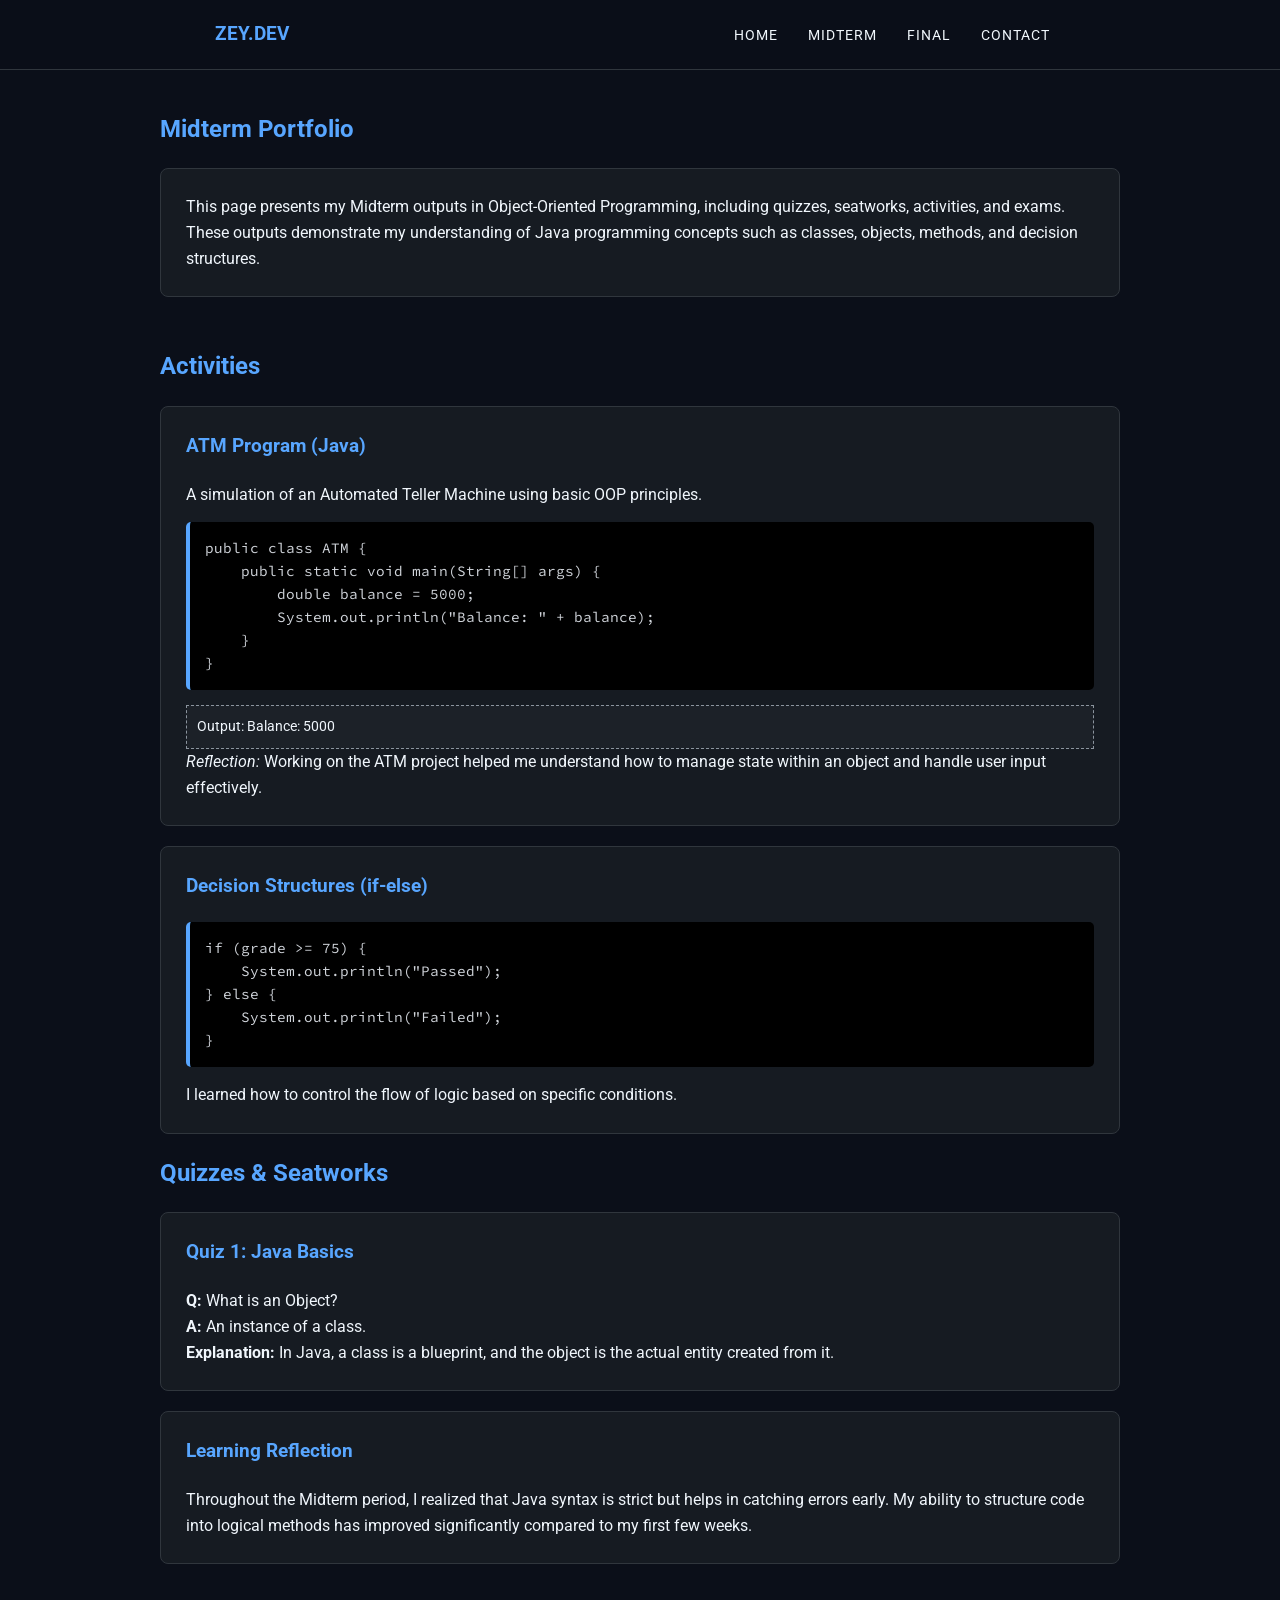
==== midterm.html @ eed7c994 "Create midterm.html for portfolio presentation This HTML file presents a midterm portfolio showcasin" ====
<!DOCTYPE html>
<html lang="en">
<head>
    <meta charset="UTF-8">
    <meta name="viewport" content="width=device-width, initial-scale=1.0">
    <title>Midterm Outputs | Zey Pagulayan</title>
    <link rel="stylesheet" href="style.css">
</head>
<body>
    <nav>
        <div class="logo">ZEY.DEV</div>
        <ul>
            <li><a href="index.html">Home</a></li>
            <li><a href="midterm.html">Midterm</a></li>
            <li><a href="final.html">Final</a></li>
            <li><a href="contact.html">Contact</a></li>
        </ul>
    </nav>

    <div class="container">
        <section>
            <h1>Midterm Portfolio</h1>
            <p class="card">This page presents my Midterm outputs in Object-Oriented Programming, including quizzes, seatworks, activities, and exams. These outputs demonstrate my understanding of Java programming concepts such as classes, objects, methods, and decision structures.</p>
        </section>

        <h2>Activities</h2>
        <div class="card">
            <h3>ATM Program (Java)</h3>
            <p>A simulation of an Automated Teller Machine using basic OOP principles.</p>
            <pre>
public class ATM {
    public static void main(String[] args) {
        double balance = 5000;
        System.out.println("Balance: " + balance);
    }
}           </pre>
            <div class="output-box">Output: Balance: 5000</div>
            <p><em>Reflection:</em> Working on the ATM project helped me understand how to manage state within an object and handle user input effectively.</p>
        </div>

        <div class="card">
            <h3>Decision Structures (if-else)</h3>
            <pre>
if (grade >= 75) {
    System.out.println("Passed");
} else {
    System.out.println("Failed");
}</pre>
            <p>I learned how to control the flow of logic based on specific conditions.</p>
        </div>

        <h2>Quizzes & Seatworks</h2>
        <div class="card">
            <h3>Quiz 1: Java Basics</h3>
            <p><strong>Q:</strong> What is an Object?<br>
               <strong>A:</strong> An instance of a class.<br>
               <strong>Explanation:</strong> In Java, a class is a blueprint, and the object is the actual entity created from it.</p>
        </div>

        <div class="card">
            <h3>Learning Reflection</h3>
            <p>Throughout the Midterm period, I realized that Java syntax is strict but helps in catching errors early. My ability to structure code into logical methods has improved significantly compared to my first few weeks.</p>
        </div>
    </div>
</body>
</html>
---- style.css ----
/* Google Fonts */
@import url('https://fonts.googleapis.com/css2?family=Roboto:wght@300;400;700&family=Source+Code+Pro&display=swap');

:root {
    --bg-color: #0b0f19;
    --card-bg: #161b22;
    --accent-blue: #58a6ff;
    --text-main: #f0f6fc;
    --text-dim: #8b949e;
    --nav-height: 70px;
}

* {
    margin: 0;
    padding: 0;
    box-sizing: border-box;
}

body {
    font-family: 'Roboto', sans-serif;
    background-color: var(--bg-color);
    color: var(--text-main);
    line-height: 1.6;
}

/* Navigation */
nav {
    background: rgba(11, 15, 25, 0.95);
    height: var(--nav-height);
    display: flex;
    justify-content: space-around;
    align-items: center;
    position: sticky;
    top: 0;
    z-index: 1000;
    border-bottom: 1px solid #30363d;
}

nav .logo {
    font-weight: 700;
    color: var(--accent-blue);
    font-size: 1.2rem;
}

nav ul {
    display: flex;
    list-style: none;
}

nav ul li a {
    color: var(--text-main);
    text-decoration: none;
    margin: 0 15px;
    transition: 0.3s;
    font-size: 0.9rem;
    text-transform: uppercase;
    letter-spacing: 1px;
}

nav ul li a:hover {
    color: var(--accent-blue);
}

/* Main Layout */
.container {
    max-width: 1000px;
    margin: 40px auto;
    padding: 0 20px;
}

section {
    margin-bottom: 50px;
}

h1, h2, h3 {
    color: var(--accent-blue);
    margin-bottom: 20px;
}

/* Cards */
.card {
    background: var(--card-bg);
    border: 1px solid #30363d;
    border-radius: 8px;
    padding: 25px;
    margin-bottom: 20px;
    transition: transform 0.3s ease;
}

.card:hover {
    transform: translateY(-5px);
    border-color: var(--accent-blue);
}

/* Code Blocks */
pre {
    background: #000;
    padding: 15px;
    border-radius: 5px;
    overflow-x: auto;
    font-family: 'Source Code Pro', monospace;
    font-size: 0.9rem;
    color: #d1d5db;
    border-left: 4px solid var(--accent-blue);
    margin: 15px 0;
}

.output-box {
    background: #1c2128;
    padding: 10px;
    border: 1px dashed var(--text-dim);
    margin-top: 10px;
    font-size: 0.85rem;
}

/* Footer */
footer {
    text-align: center;
    padding: 40px;
    color: var(--text-dim);
    font-size: 0.8rem;
    border-top: 1px solid #30363d;
}

/* Responsive */
@media (max-width: 600px) {
    nav ul {
        font-size: 0.7rem;
    }
    nav ul li a {
        margin: 0 5px;
    }
}
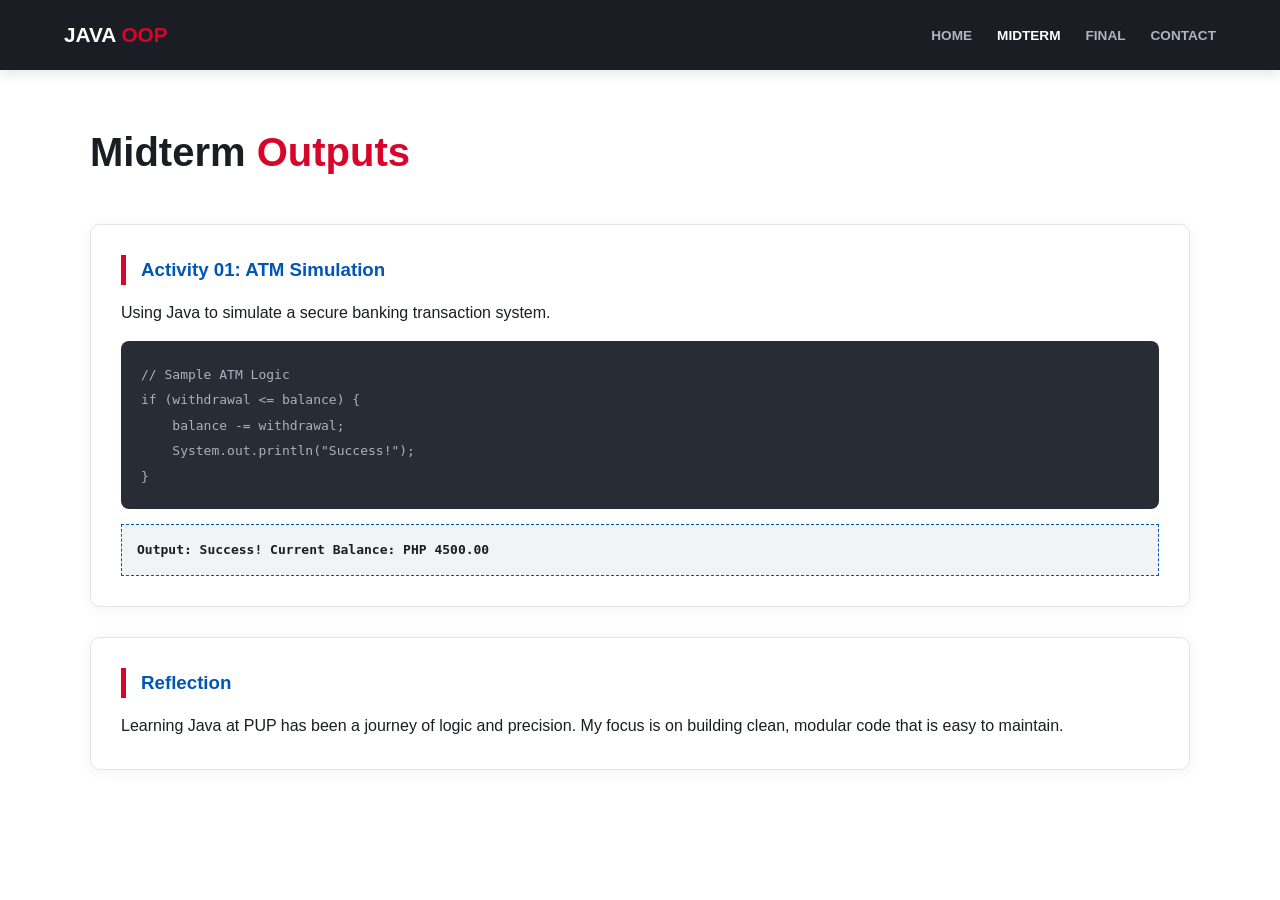
==== commit 9d106ab4: "Refactor midterm.html structure and content" ====
--- a/midterm.html
+++ b/midterm.html
@@ -1,66 +1,39 @@
 <!DOCTYPE html>
 <html lang="en">
 <head>
-    <meta charset="UTF-8">
-    <meta name="viewport" content="width=device-width, initial-scale=1.0">
-    <title>Midterm Outputs | Zey Pagulayan</title>
-    <link rel="stylesheet" href="style.css">
+  <meta charset="UTF-8"><meta name="viewport" content="width=device-width, initial-scale=1.0">
+  <title>Midterm | Zey Pagulayan</title>
+  <link rel="stylesheet" href="style.css">
 </head>
 <body>
-    <nav>
-        <div class="logo">ZEY.DEV</div>
-        <ul>
-            <li><a href="index.html">Home</a></li>
-            <li><a href="midterm.html">Midterm</a></li>
-            <li><a href="final.html">Final</a></li>
-            <li><a href="contact.html">Contact</a></li>
-        </ul>
-    </nav>
+  <nav>
+    <a href="index.html" class="nav-logo">JAVA <span>OOP</span></a>
+    <ul class="nav-links">
+      <li><a href="index.html">Home</a></li>
+      <li><a href="midterm.html" class="active">Midterm</a></li>
+      <li><a href="final.html">Final</a></li>
+      <li><a href="contact.html">Contact</a></li>
+    </ul>
+  </nav>
 
-    <div class="container">
-        <section>
-            <h1>Midterm Portfolio</h1>
-            <p class="card">This page presents my Midterm outputs in Object-Oriented Programming, including quizzes, seatworks, activities, and exams. These outputs demonstrate my understanding of Java programming concepts such as classes, objects, methods, and decision structures.</p>
-        </section>
+  <div class="wrap" style="padding: 50px 0;">
+    <h2 style="font-size: 2.5rem; margin-bottom: 40px;">Midterm <span style="color:var(--primary-red);">Outputs</span></h2>
+    
+    <div class="card">
+      <h3>Activity 01: ATM Simulation</h3>
+      <p>Using Java to simulate a secure banking transaction system.</p>
+      <pre><code>// Sample ATM Logic
+if (withdrawal <= balance) {
+    balance -= withdrawal;
+    System.out.println("Success!");
+}</code></pre>
+      <div class="output-box">Output: Success! Current Balance: PHP 4500.00</div>
+    </div>
 
-        <h2>Activities</h2>
-        <div class="card">
-            <h3>ATM Program (Java)</h3>
-            <p>A simulation of an Automated Teller Machine using basic OOP principles.</p>
-            <pre>
-public class ATM {
-    public static void main(String[] args) {
-        double balance = 5000;
-        System.out.println("Balance: " + balance);
-    }
-}           </pre>
-            <div class="output-box">Output: Balance: 5000</div>
-            <p><em>Reflection:</em> Working on the ATM project helped me understand how to manage state within an object and handle user input effectively.</p>
-        </div>
-
-        <div class="card">
-            <h3>Decision Structures (if-else)</h3>
-            <pre>
-if (grade >= 75) {
-    System.out.println("Passed");
-} else {
-    System.out.println("Failed");
-}</pre>
-            <p>I learned how to control the flow of logic based on specific conditions.</p>
-        </div>
-
-        <h2>Quizzes & Seatworks</h2>
-        <div class="card">
-            <h3>Quiz 1: Java Basics</h3>
-            <p><strong>Q:</strong> What is an Object?<br>
-               <strong>A:</strong> An instance of a class.<br>
-               <strong>Explanation:</strong> In Java, a class is a blueprint, and the object is the actual entity created from it.</p>
-        </div>
-
-        <div class="card">
-            <h3>Learning Reflection</h3>
-            <p>Throughout the Midterm period, I realized that Java syntax is strict but helps in catching errors early. My ability to structure code into logical methods has improved significantly compared to my first few weeks.</p>
-        </div>
+    <div class="card">
+      <h3>Reflection</h3>
+      <p>Learning Java at PUP has been a journey of logic and precision. My focus is on building clean, modular code that is easy to maintain.</p>
     </div>
+  </div>
 </body>
 </html>
--- a/style.css
+++ b/style.css
@@ -1,133 +1,143 @@
-/* Google Fonts */
-@import url('https://fonts.googleapis.com/css2?family=Roboto:wght@300;400;700&family=Source+Code+Pro&display=swap');
-
 :root {
-    --bg-color: #0b0f19;
-    --card-bg: #161b22;
-    --accent-blue: #58a6ff;
-    --text-main: #f0f6fc;
-    --text-dim: #8b949e;
-    --nav-height: 70px;
+  --bg: #ffffff;
+  --bg-alt: #f4f7f9;
+  --text-dark: #1a1d23;
+  --text-dim: #5c6370;
+  --primary-blue: #0056b3;
+  --primary-red: #d90429;
+  --border: #e1e4e8;
+  --nav-dark: #1a1d23;
 }
 
-* {
-    margin: 0;
-    padding: 0;
-    box-sizing: border-box;
+* { margin: 0; padding: 0; box-sizing: border-box; }
+
+body {
+  font-family: 'Segoe UI', Roboto, Helvetica, Arial, sans-serif;
+  background: var(--bg);
+  color: var(--text-dark);
+  line-height: 1.6;
 }
 
-body {
-    font-family: 'Roboto', sans-serif;
-    background-color: var(--bg-color);
-    color: var(--text-main);
-    line-height: 1.6;
+.wrap { max-width: 1100px; margin: 0 auto; padding: 0 30px; }
+
+/* Navigation - Dark for contrast */
+nav {
+  height: 70px;
+  background: var(--nav-dark);
+  display: flex;
+  justify-content: space-between;
+  align-items: center;
+  padding: 0 5%;
+  position: sticky;
+  top: 0;
+  z-index: 1000;
+  box-shadow: 0 4px 12px rgba(0,0,0,0.1);
 }
 
-/* Navigation */
-nav {
-    background: rgba(11, 15, 25, 0.95);
-    height: var(--nav-height);
-    display: flex;
-    justify-content: space-around;
-    align-items: center;
-    position: sticky;
-    top: 0;
-    z-index: 1000;
-    border-bottom: 1px solid #30363d;
+.nav-logo { font-weight: 800; text-decoration: none; color: #fff; font-size: 1.3rem; }
+.nav-logo span { color: var(--primary-red); }
+
+.nav-links { display: flex; list-style: none; gap: 25px; }
+.nav-links a { 
+  text-decoration: none; 
+  color: #adb5bd; 
+  font-size: 0.85rem; 
+  font-weight: 600;
+  text-transform: uppercase; 
+  transition: 0.3s; 
+}
+.nav-links a:hover, .nav-links a.active { color: #fff; }
+
+/* Hero Section */
+.hero {
+  padding: 100px 0;
+  background: linear-gradient(135deg, #f8f9fa 0%, #e9ecef 100%);
+  border-bottom: 1px solid var(--border);
+  text-align: center;
 }
 
-nav .logo {
-    font-weight: 700;
-    color: var(--accent-blue);
-    font-size: 1.2rem;
+.hero h1 {
+  font-size: 4rem;
+  font-weight: 900;
+  color: var(--text-dark);
+  margin-bottom: 10px;
+  line-height: 1.1;
 }
 
-nav ul {
-    display: flex;
-    list-style: none;
+.hero h1 em {
+  font-style: normal;
+  background: linear-gradient(to right, var(--primary-blue), var(--primary-red));
+  -webkit-background-clip: text;
+  -webkit-text-fill-color: transparent;
 }
 
-nav ul li a {
-    color: var(--text-main);
-    text-decoration: none;
-    margin: 0 15px;
-    transition: 0.3s;
-    font-size: 0.9rem;
-    text-transform: uppercase;
-    letter-spacing: 1px;
+/* Buttons */
+.btn-red {
+  background: var(--primary-red);
+  color: white;
+  padding: 12px 28px;
+  text-decoration: none;
+  font-weight: 700;
+  border-radius: 5px;
+  display: inline-block;
+  margin: 10px;
+  transition: 0.3s;
 }
 
-nav ul li a:hover {
-    color: var(--accent-blue);
+.btn-blue {
+  background: var(--primary-blue);
+  color: white;
+  padding: 12px 28px;
+  text-decoration: none;
+  font-weight: 700;
+  border-radius: 5px;
+  display: inline-block;
+  margin: 10px;
+  transition: 0.3s;
 }
 
-/* Main Layout */
-.container {
-    max-width: 1000px;
-    margin: 40px auto;
-    padding: 0 20px;
+.btn-red:hover, .btn-blue:hover { opacity: 0.9; transform: translateY(-2px); }
+
+/* Content Cards */
+.card {
+  background: white;
+  border: 1px solid var(--border);
+  border-radius: 10px;
+  padding: 30px;
+  margin-bottom: 30px;
+  box-shadow: 0 2px 15px rgba(0,0,0,0.05);
 }
 
-section {
-    margin-bottom: 50px;
+.card h3 { 
+  color: var(--primary-blue); 
+  margin-bottom: 15px;
+  border-left: 5px solid var(--primary-red);
+  padding-left: 15px;
 }
 
-h1, h2, h3 {
-    color: var(--accent-blue);
-    margin-bottom: 20px;
-}
-
-/* Cards */
-.card {
-    background: var(--card-bg);
-    border: 1px solid #30363d;
-    border-radius: 8px;
-    padding: 25px;
-    margin-bottom: 20px;
-    transition: transform 0.3s ease;
-}
-
-.card:hover {
-    transform: translateY(-5px);
-    border-color: var(--accent-blue);
-}
-
-/* Code Blocks */
+/* Code Syntax Styling (Light Mode) */
 pre {
-    background: #000;
-    padding: 15px;
-    border-radius: 5px;
-    overflow-x: auto;
-    font-family: 'Source Code Pro', monospace;
-    font-size: 0.9rem;
-    color: #d1d5db;
-    border-left: 4px solid var(--accent-blue);
-    margin: 15px 0;
+  background: #282c34; /* Keep code dark for readability */
+  color: #abb2bf;
+  padding: 20px;
+  border-radius: 8px;
+  overflow-x: auto;
+  margin: 15px 0;
+  font-family: 'Consolas', monospace;
 }
 
 .output-box {
-    background: #1c2128;
-    padding: 10px;
-    border: 1px dashed var(--text-dim);
-    margin-top: 10px;
-    font-size: 0.85rem;
+  background: #f1f3f5;
+  border: 1px dashed var(--primary-blue);
+  padding: 15px;
+  color: var(--text-dark);
+  font-weight: 600;
+  font-family: monospace;
 }
 
-/* Footer */
 footer {
-    text-align: center;
-    padding: 40px;
-    color: var(--text-dim);
-    font-size: 0.8rem;
-    border-top: 1px solid #30363d;
+  padding: 50px 0;
+  background: var(--nav-dark);
+  color: #868e96;
+  text-align: center;
 }
-
-/* Responsive */
-@media (max-width: 600px) {
-    nav ul {
-        font-size: 0.7rem;
-    }
-    nav ul li a {
-        margin: 0 5px;
-    }
-}
